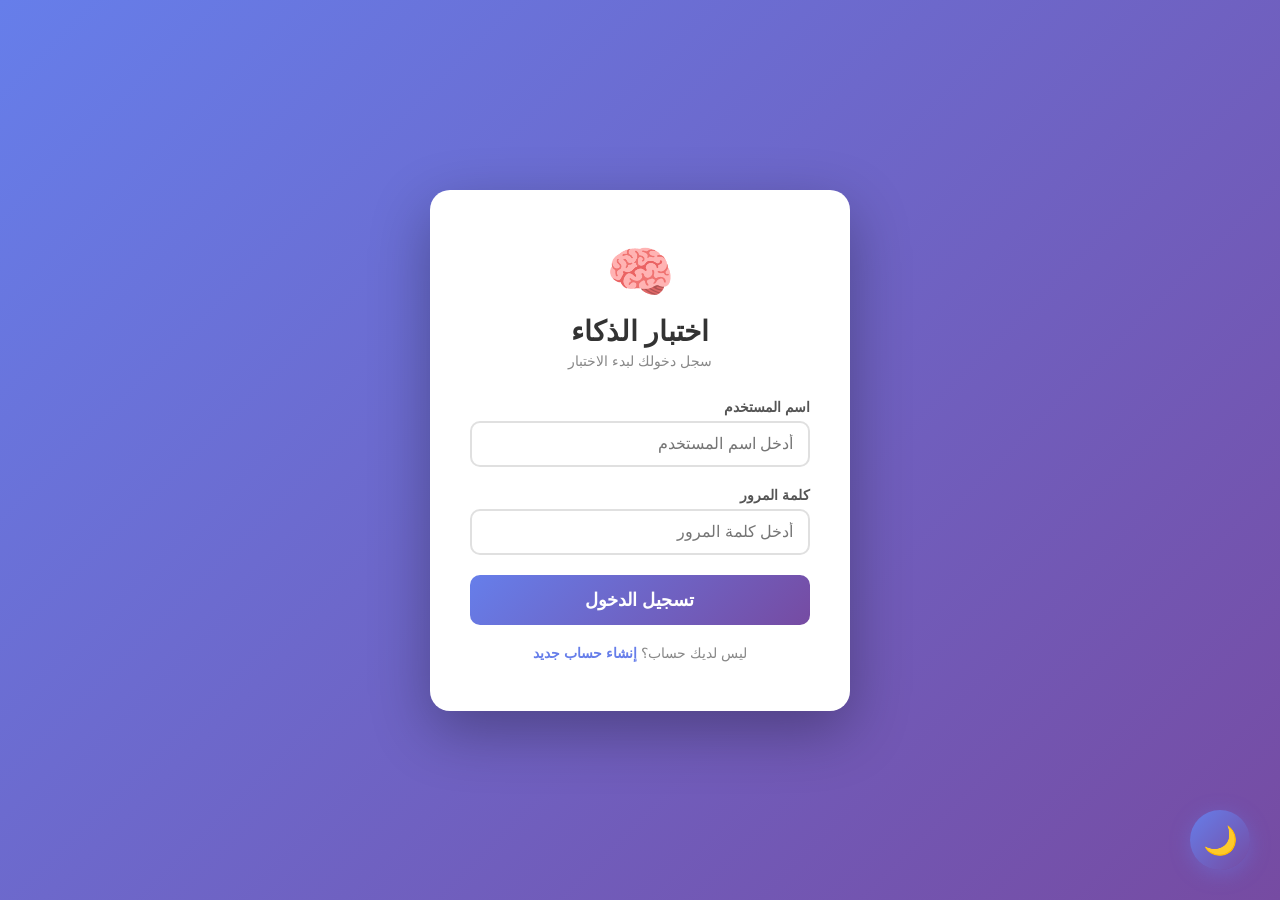
==== index.html @ 043ec509 "Rename login.html to index.html" ====
<!DOCTYPE html>
<html lang="ar" dir="rtl">
<head>
    <meta charset="UTF-8">
    <meta name="viewport" content="width=device-width, initial-scale=1.0">
    <title>تسجيل الدخول - اختبار الذكاء</title>
    <link rel="stylesheet" href="style.css">
</head>
<body>
    <div class="auth-container">
        <div class="logo">
            <span class="brain-icon">🧠</span>
            <h1>اختبار الذكاء</h1>
            <p>سجل دخولك لبدء الاختبار</p>
        </div>

        <div id="alertMessage" class="alert"></div>

        <form id="loginForm" action="login.php" method="POST">
            <div class="form-group">
                <label for="username">اسم المستخدم</label>
                <input type="text" id="username" name="username" placeholder="أدخل اسم المستخدم" required>
                <div id="usernameError" class="error-message">يرجى إدخال اسم المستخدم</div>
            </div>

            <div class="form-group">
                <label for="password">كلمة المرور</label>
                <input type="password" id="password" name="password" placeholder="أدخل كلمة المرور" required>
                <div id="passwordError" class="error-message">يرجى إدخال كلمة المرور</div>
            </div>

            <button type="submit" class="btn-primary">تسجيل الدخول</button>
        </form>

        <div class="auth-link">
            ليس لديك حساب؟ <a href="register.html">إنشاء حساب جديد</a>
        </div>
    </div>

    <script src="script.js"></script>
    <script>
        // عرض رسائل من URL
        (function() {
            const urlParams = new URLSearchParams(window.location.search);
            const error = urlParams.get('error');
            const success = urlParams.get('success');
            const alertDiv = document.getElementById('alertMessage');

            if (error) {
                alertDiv.className = 'alert alert-danger';
                alertDiv.style.display = 'block';
                const messages = {
                    'invalid': 'اسم المستخدم أو كلمة المرور غير صحيحة',
                    'empty': 'يرجى ملء جميع الحقول',
                    'not_found': 'المستخدم غير موجود',
                    'db_error': 'حدث خطأ في قاعدة البيانات'
                };
                alertDiv.textContent = messages[error] || 'حدث خطأ، يرجى المحاولة مرة أخرى';
            }

            if (success === 'registered') {
                alertDiv.className = 'alert alert-success';
                alertDiv.style.display = 'block';
                alertDiv.textContent = 'تم التسجيل بنجاح! يرجى تسجيل الدخول';
            }
        })();
    </script>
<!-- زر تبديل الوضع الليلي -->
<button class="theme-toggle" onclick="toggleTheme()" id="themeToggle" title="تبديل الوضع الليلي">
    🌙
</button>

<script src="script.js"></script>
<script>
    // التحقق من الوضع الليلي المحفوظ
    document.addEventListener('DOMContentLoaded', function() {
        if (localStorage.getItem('darkMode') === 'enabled') {
            document.body.classList.add('dark-mode');
            document.getElementById('themeToggle').textContent = '☀️';
        }
    });
</script>
</body>
</html>
---- style.css ----
/* ============================================
   style.css - التصميم الموحد للموقع
   ============================================ */

* {
    margin: 0;
    padding: 0;
    box-sizing: border-box;
    font-family: 'Tahoma', 'Segoe UI', Arial, sans-serif;
}

body {
    background: linear-gradient(135deg, #667eea 0%, #764ba2 100%);
    min-height: 100vh;
    display: flex;
    align-items: center;
    justify-content: center;
    padding: 20px;
}

/* ============================================
   ===== صفحات تسجيل الدخول والتسجيل =====
   ============================================ */

.auth-container {
    background: white;
    border-radius: 20px;
    padding: 50px 40px;
    width: 100%;
    max-width: 420px;
    box-shadow: 0 20px 60px rgba(0, 0, 0, 0.3);
    animation: fadeInUp 0.6s ease;
}

.auth-container.register {
    max-width: 460px;
    padding: 40px 35px;
}

@keyframes fadeInUp {
    from {
        opacity: 0;
        transform: translateY(30px);
    }
    to {
        opacity: 1;
        transform: translateY(0);
    }
}

.logo {
    text-align: center;
    margin-bottom: 30px;
}

.logo .brain-icon {
    font-size: 55px;
    display: block;
    margin-bottom: 10px;
}

.logo h1 {
    font-size: 28px;
    color: #333;
    margin-bottom: 5px;
}

.logo p {
    color: #888;
    font-size: 14px;
}

.form-group {
    margin-bottom: 20px;
}

.form-group label {
    display: block;
    font-weight: 600;
    color: #555;
    margin-bottom: 6px;
    font-size: 14px;
}

.form-group input {
    width: 100%;
    padding: 12px 15px;
    border: 2px solid #e0e0e0;
    border-radius: 10px;
    font-size: 16px;
    transition: all 0.3s ease;
}

.form-group input:focus {
    border-color: #667eea;
    outline: none;
    box-shadow: 0 0 0 3px rgba(102, 126, 234, 0.2);
}

.form-group input.error {
    border-color: #e74c3c;
}

.error-message {
    color: #e74c3c;
    font-size: 12px;
    margin-top: 5px;
    display: none;
}

.password-hint {
    font-size: 12px;
    color: #999;
    margin-top: 4px;
}

.btn-primary {
    width: 100%;
    padding: 14px;
    background: linear-gradient(135deg, #667eea 0%, #764ba2 100%);
    color: white;
    border: none;
    border-radius: 10px;
    font-size: 18px;
    font-weight: 600;
    cursor: pointer;
    transition: all 0.3s ease;
}

.btn-primary:hover {
    transform: scale(1.02);
    box-shadow: 0 8px 25px rgba(102, 126, 234, 0.4);
}

.btn-primary:active {
    transform: scale(0.98);
}

.auth-link {
    text-align: center;
    margin-top: 20px;
    color: #888;
    font-size: 14px;
}

.auth-link a {
    color: #667eea;
    text-decoration: none;
    font-weight: 600;
}

.auth-link a:hover {
    text-decoration: underline;
}

.alert {
    padding: 12px 15px;
    border-radius: 10px;
    margin-bottom: 20px;
    display: none;
}

.alert-danger {
    background: #fde8e8;
    color: #c0392b;
    border: 1px solid #f5c6cb;
}

.alert-success {
    background: #e8f5e9;
    color: #27ae60;
    border: 1px solid #c3e6cb;
}

/* ============================================
   ===== صفحة الاختبار =====
   ============================================ */

.test-container {
    max-width: 800px;
    margin: 0 auto;
    width: 100%;
}

/* رأس الصفحة */
.header {
    background: white;
    border-radius: 15px;
    padding: 20px 25px;
    margin-bottom: 25px;
    box-shadow: 0 2px 10px rgba(0, 0, 0, 0.08);
    display: flex;
    justify-content: space-between;
    align-items: center;
    flex-wrap: wrap;
}

.header .user-info {
    display: flex;
    align-items: center;
    gap: 15px;
}

.header .user-info .avatar {
    width: 40px;
    height: 40px;
    background: linear-gradient(135deg, #667eea 0%, #764ba2 100%);
    border-radius: 50%;
    display: flex;
    align-items: center;
    justify-content: center;
    color: white;
    font-weight: bold;
    font-size: 18px;
}

.header .user-info .username {
    font-weight: 600;
    color: #333;
}

.header .progress-info {
    display: flex;
    align-items: center;
    gap: 20px;
}

.header .progress-info .score-badge {
    background: #667eea;
    color: white;
    padding: 6px 15px;
    border-radius: 20px;
    font-size: 14px;
    font-weight: 600;
}

.btn-logout {
    padding: 8px 18px;
    background: #e74c3c;
    color: white;
    border: none;
    border-radius: 8px;
    cursor: pointer;
    font-weight: 600;
    transition: all 0.3s ease;
}

.btn-logout:hover {
    background: #c0392b;
    transform: scale(1.05);
}

/* شريط التقدم */
.progress-bar-wrapper {
    background: white;
    border-radius: 15px;
    padding: 20px 25px;
    margin-bottom: 25px;
    box-shadow: 0 2px 10px rgba(0, 0, 0, 0.08);
}

.progress-bar-wrapper .progress-text {
    display: flex;
    justify-content: space-between;
    margin-bottom: 8px;
    font-size: 14px;
    color: #666;
}

.progress-bar {
    width: 100%;
    height: 8px;
    background: #e0e0e0;
    border-radius: 10px;
    overflow: hidden;
}

.progress-bar .progress-fill {
    height: 100%;
    background: linear-gradient(90deg, #667eea, #764ba2);
    border-radius: 10px;
    transition: width 0.5s ease;
    width: 0%;
}

/* بطاقة السؤال */
.question-card {
    background: white;
    border-radius: 15px;
    padding: 30px;
    box-shadow: 0 2px 15px rgba(0, 0, 0, 0.08);
    animation: fadeIn 0.4s ease;
}

@keyframes fadeIn {
    from {
        opacity: 0;
        transform: translateY(20px);
    }
    to {
        opacity: 1;
        transform: translateY(0);
    }
}

.question-card .question-number {
    color: #667eea;
    font-weight: 600;
    font-size: 14px;
    margin-bottom: 10px;
}

.question-card .question-text {
    font-size: 20px;
    font-weight: 600;
    color: #333;
    margin-bottom: 25px;
    line-height: 1.6;
}

/* خيارات الإجابة */
.options {
    display: grid;
    gap: 12px;
}

.option {
    display: flex;
    align-items: center;
    padding: 14px 18px;
    border: 2px solid #e8e8e8;
    border-radius: 12px;
    cursor: pointer;
    transition: all 0.25s ease;
}

.option:hover {
    border-color: #667eea;
    background: #f8f9ff;
    transform: translateX(5px);
}

.option.selected {
    border-color: #667eea;
    background: #eef0ff;
    box-shadow: 0 0 0 3px rgba(102, 126, 234, 0.2);
}

.option input[type="radio"] {
    display: none;
}

.option .option-label {
    width: 30px;
    height: 30px;
    background: #f0f2f5;
    border-radius: 50%;
    display: flex;
    align-items: center;
    justify-content: center;
    font-weight: 700;
    color: #555;
    margin-left: 15px;
    flex-shrink: 0;
    transition: all 0.3s ease;
}

.option.selected .option-label {
    background: #667eea;
    color: white;
}

.option .option-text {
    font-size: 16px;
    color: #333;
}

/* ============================================
   ===== أزرار التحكم =====
   ============================================ */

.controls {
    display: flex;
    justify-content: space-between;
    align-items: center;
    margin-top: 30px;
    gap: 15px;
    flex-wrap: wrap;
}

.controls button {
    padding: 14px 35px;
    border: none;
    border-radius: 12px;
    font-weight: 700;
    font-size: 17px;
    cursor: pointer;
    transition: all 0.3s ease;
    min-width: 140px;
    letter-spacing: 0.5px;
    box-shadow: 0 4px 6px rgba(0, 0, 0, 0.1);
}

/* زر السابق */
.btn-prev {
    background: #f0f0f0;
    color: #555;
    order: 1;
    border: 2px solid #e0e0e0;
}

.btn-prev:hover:not(:disabled) {
    background: #e0e0e0;
    transform: translateY(-2px);
    box-shadow: 0 6px 12px rgba(0, 0, 0, 0.15);
}

.btn-prev:disabled {
    opacity: 0.4;
    cursor: not-allowed;
    transform: none;
    box-shadow: none;
}

/* زر التالي */
.btn-next {
    background: linear-gradient(135deg, #667eea 0%, #764ba2 100%);
    color: white;
    order: 2;
}

.btn-next:hover {
    transform: translateY(-2px);
    box-shadow: 0 8px 20px rgba(102, 126, 234, 0.4);
}

.btn-next:active {
    transform: scale(0.98);
}

/* زر إنهاء الاختبار */
.btn-submit {
    background: linear-gradient(135deg, #27ae60 0%, #2ecc71 100%);
    color: white;
    order: 2;
    animation: pulseGreen 2s infinite;
}

.btn-submit:hover {
    transform: translateY(-2px) scale(1.02);
    box-shadow: 0 8px 25px rgba(46, 204, 113, 0.5);
}

.btn-submit:active {
    transform: scale(0.98);
}

.btn-submit.hidden {
    display: none;
}

/* تأثير نبض لزر إنهاء الاختبار */
@keyframes pulseGreen {
    0% {
        box-shadow: 0 0 0 0 rgba(46, 204, 113, 0.4);
    }
    70% {
        box-shadow: 0 0 0 10px rgba(46, 204, 113, 0);
    }
    100% {
        box-shadow: 0 0 0 0 rgba(46, 204, 113, 0);
    }
}

/* ترتيب الأزرار عندما يكون زر إنهاء الاختبار فقط */
.controls:has(.btn-submit:not(.hidden)) {
    justify-content: space-between;
}

.controls:has(.btn-submit:not(.hidden)) .btn-prev {
    order: 1;
}

.controls:has(.btn-submit:not(.hidden)) .btn-submit {
    order: 2;
}

/* ترتيب الأزرار عندما يكون زر التالي فقط */
.controls:has(.btn-next:not(.hidden)) {
    justify-content: space-between;
}

.controls:has(.btn-next:not(.hidden)) .btn-prev {
    order: 1;
}

.controls:has(.btn-next:not(.hidden)) .btn-next {
    order: 2;
}

/* عداد الأسئلة */
.question-counter {
    text-align: center;
    margin-top: 20px;
    color: #999;
    font-size: 14px;
}

/* ============================================
   ===== صفحة النتائج =====
   ============================================ */

.results-container {
    max-width: 700px;
    margin: 0 auto;
    width: 100%;
}

.results-card {
    background: white;
    border-radius: 20px;
    padding: 50px 40px;
    text-align: center;
    box-shadow: 0 20px 60px rgba(0, 0, 0, 0.15);
    animation: fadeInUp 0.6s ease;
}

.results-card .result-icon {
    font-size: 80px;
    margin-bottom: 15px;
}

.results-card .score-number {
    font-size: 60px;
    font-weight: 800;
    color: #333;
    margin: 10px 0;
}

.results-card .score-number span {
    font-size: 30px;
    color: #999;
}

.results-card .iq-level {
    font-size: 24px;
    font-weight: 700;
    color: #667eea;
    margin-bottom: 10px;
}

.results-card .iq-description {
    color: #666;
    font-size: 16px;
    margin-bottom: 25px;
    line-height: 1.8;
}

.results-stats {
    display: grid;
    grid-template-columns: repeat(auto-fit, minmax(120px, 1fr));
    gap: 15px;
    margin: 30px 0;
    padding: 25px;
    background: #f8f9ff;
    border-radius: 15px;
}

.results-stats .stat-item {
    text-align: center;
}

.results-stats .stat-item .stat-value {
    font-size: 28px;
    font-weight: 700;
    color: #333;
}

.results-stats .stat-item .stat-label {
    font-size: 13px;
    color: #888;
    margin-top: 5px;
}

.btn-retry {
    padding: 14px 40px;
    background: linear-gradient(135deg, #667eea 0%, #764ba2 100%);
    color: white;
    border: none;
    border-radius: 10px;
    font-size: 18px;
    font-weight: 600;
    cursor: pointer;
    transition: all 0.3s ease;
    margin: 5px;
}

.btn-retry:hover {
    transform: scale(1.02);
    box-shadow: 0 8px 25px rgba(102, 126, 234, 0.4);
}

.btn-dashboard {
    padding: 14px 40px;
    background: #2ecc71;
    color: white;
    border: none;
    border-radius: 10px;
    font-size: 18px;
    font-weight: 600;
    cursor: pointer;
    transition: all 0.3s ease;
    margin: 5px;
}

.btn-dashboard:hover {
    background: #27ae60;
    transform: scale(1.02);
}

/* ============================================
   ===== التجاوب (Responsive) =====
   ============================================ */

/* للشاشات المتوسطة */
@media (max-width: 768px) {
    .test-container {
        padding: 0 10px;
    }
    
    .question-card {
        padding: 25px;
    }
    
    .question-card .question-text {
        font-size: 18px;
    }
}

/* للشاشات الصغيرة (الجوال) */
@media (max-width: 600px) {
    .auth-container {
        padding: 30px 20px;
    }
    
    .auth-container.register {
        padding: 25px 15px;
    }
    
    .logo h1 {
        font-size: 22px;
    }
    
    .logo .brain-icon {
        font-size: 40px;
    }
    
    /* رأس الصفحة */
    .header {
        flex-direction: column;
        gap: 10px;
        align-items: stretch;
        padding: 15px;
    }
    
    .header .progress-info {
        justify-content: space-between;
    }
    
    .header .user-info .username {
        font-size: 14px;
    }
    
    /* شريط التقدم */
    .progress-bar-wrapper {
        padding: 15px;
    }
    
    .progress-bar-wrapper .progress-text {
        font-size: 12px;
    }
    
    /* بطاقة السؤال */
    .question-card {
        padding: 18px;
    }
    
    .question-card .question-number {
        font-size: 12px;
    }
    
    .question-card .question-text {
        font-size: 16px;
        margin-bottom: 18px;
    }
    
    /* الخيارات */
    .option {
        padding: 12px 14px;
    }
    
    .option .option-label {
        width: 25px;
        height: 25px;
        font-size: 13px;
        margin-left: 12px;
    }
    
    .option .option-text {
        font-size: 14px;
    }
    
    /* الأزرار */
    .controls {
        flex-direction: column;
        align-items: stretch;
        gap: 12px;
        margin-top: 20px;
    }
    
    .controls button {
        width: 100%;
        min-width: unset;
        padding: 16px 20px;
        font-size: 16px;
        border-radius: 10px;
    }
    
    .controls:has(.btn-submit:not(.hidden)) {
        flex-direction: column;
    }
    
    .controls:has(.btn-submit:not(.hidden)) .btn-prev {
        order: 1;
    }
    
    .controls:has(.btn-submit:not(.hidden)) .btn-submit {
        order: 2;
    }
    
    .controls:has(.btn-next:not(.hidden)) {
        flex-direction: column;
    }
    
    .controls:has(.btn-next:not(.hidden)) .btn-prev {
        order: 1;
    }
    
    .controls:has(.btn-next:not(.hidden)) .btn-next {
        order: 2;
    }
    
    .question-counter {
        font-size: 12px;
        margin-top: 15px;
    }
    
    /* صفحة النتائج */
    .results-card {
        padding: 30px 20px;
    }
    
    .results-card .score-number {
        font-size: 40px;
    }
    
    .results-card .result-icon {
        font-size: 60px;
    }
    
    .results-card .iq-level {
        font-size: 20px;
    }
    
    .results-stats {
        grid-template-columns: repeat(3, 1fr);
        gap: 10px;
        padding: 15px;
    }
    
    .results-stats .stat-item .stat-value {
        font-size: 22px;
    }
    
    .btn-retry, .btn-dashboard {
        width: 100%;
        padding: 14px;
        font-size: 16px;
    }
}

/* للشاشات الصغيرة جداً */
@media (max-width: 400px) {
    .auth-container {
        padding: 20px 15px;
    }
    
    .question-card .question-text {
        font-size: 14px;
    }
    
    .option .option-text {
        font-size: 13px;
    }
    
    .controls button {
        font-size: 14px;
        padding: 14px;
    }
    
    .results-card .score-number {
        font-size: 32px;
    }
}

/* ============================================
   ===== تحسينات إضافية =====
   ============================================ */

/* منع تحديد النص */
.option, button {
    user-select: none;
}

/* تحسين التمرير */
::-webkit-scrollbar {
    width: 8px;
}

::-webkit-scrollbar-track {
    background: #f1f1f1;
    border-radius: 10px;
}

::-webkit-scrollbar-thumb {
    background: #667eea;
    border-radius: 10px;
}

::-webkit-scrollbar-thumb:hover {
    background: #764ba2;
}

/* تأثيرات للتحميل */
.loading {
    opacity: 0.6;
    pointer-events: none;
}

/* رسالة نجاح مؤقتة */
.toast-success {
    position: fixed;
    top: 20px;
    right: 20px;
    background: #27ae60;
    color: white;
    padding: 15px 25px;
    border-radius: 10px;
    box-shadow: 0 4px 15px rgba(0, 0, 0, 0.2);
    animation: slideInRight 0.5s ease;
    z-index: 9999;
}

@keyframes slideInRight {
    from {
        transform: translateX(100%);
        opacity: 0;
    }
    to {
        transform: translateX(0);
        opacity: 1;
    }
}

/* ============================================
   ===== نهاية الملف =====
   ============================================ */
/* ============================================
   ===== الصفحات الجديدة (Dashboard, About, Contact, Content) =====
   ============================================ */

/* ===== الحاويات العامة ===== */
.dashboard-container,
.page-container {
    max-width: 1200px;
    margin: 0 auto;
    width: 100%;
    background: #f0f2f5;
    min-height: 100vh;
    border-radius: 20px;
    overflow: hidden;
    box-shadow: 0 20px 60px rgba(0, 0, 0, 0.2);
}

/* ===== رأس الصفحة ===== */
.dashboard-header,
.page-header {
    background: linear-gradient(135deg, #667eea 0%, #764ba2 100%);
    padding: 15px 30px;
    position: sticky;
    top: 0;
    z-index: 1000;
    box-shadow: 0 4px 15px rgba(0, 0, 0, 0.1);
}

.header-content {
    display: flex;
    justify-content: space-between;
    align-items: center;
    flex-wrap: wrap;
    gap: 15px;
}

.logo-section {
    display: flex;
    align-items: center;
    gap: 10px;
    color: white;
}

.logo-section .brain-icon {
    font-size: 35px;
    animation: brainFloat 3s ease-in-out infinite;
}

.logo-section h1 {
    font-size: 24px;
    font-weight: 700;
}

/* ===== القائمة الرئيسية ===== */
.main-nav {
    display: flex;
    align-items: center;
    gap: 5px;
    flex-wrap: wrap;
}

.main-nav a {
    color: rgba(255, 255, 255, 0.8);
    text-decoration: none;
    padding: 8px 15px;
    border-radius: 8px;
    transition: all 0.3s ease;
    font-size: 14px;
    font-weight: 500;
}

.main-nav a:hover {
    background: rgba(255, 255, 255, 0.2);
    color: white;
    transform: translateY(-2px);
}

.main-nav a.active {
    background: rgba(255, 255, 255, 0.25);
    color: white;
}

.nav-test-btn {
    background: linear-gradient(135deg, #f093fb 0%, #f5576c 100%);
    color: white !important;
    font-weight: 700 !important;
    padding: 8px 20px !important;
    border-radius: 25px !important;
}

.nav-test-btn:hover {
    transform: scale(1.05) !important;
    box-shadow: 0 4px 15px rgba(245, 87, 108, 0.4);
}

.nav-logout-btn {
    background: rgba(255, 255, 255, 0.15);
    border: 1px solid rgba(255, 255, 255, 0.3);
}

.nav-logout-btn:hover {
    background: #e74c3c !important;
    border-color: #e74c3c;
}

.mobile-menu-btn {
    display: none;
    color: white;
    font-size: 30px;
    cursor: pointer;
}

/* ===== المحتوى الرئيسي ===== */
.dashboard-main,
.page-main {
    padding: 40px;
    background: #f0f2f5;
}

/* ===== قسم الترحيب ===== */
.welcome-section {
    display: flex;
    align-items: center;
    gap: 50px;
    background: white;
    border-radius: 20px;
    padding: 50px;
    margin-bottom: 40px;
    box-shadow: 0 4px 20px rgba(0, 0, 0, 0.08);
}

.welcome-text h2 {
    font-size: 32px;
    color: #333;
    margin-bottom: 10px;
}

.welcome-text #welcomeUser {
    font-size: 20px;
    color: #667eea;
    font-weight: 600;
    margin-bottom: 15px;
}

.welcome-desc {
    color: #666;
    line-height: 1.8;
    margin-bottom: 25px;
    font-size: 16px;
}

/* ===== إحصائيات الترحيب ===== */
.welcome-stats {
    display: flex;
    gap: 30px;
    margin-bottom: 25px;
}

.stat-box {
    text-align: center;
    background: #f8f9ff;
    padding: 15px 25px;
    border-radius: 12px;
    min-width: 80px;
}

.stat-number {
    display: block;
    font-size: 28px;
    font-weight: 700;
    color: #667eea;
}

.stat-label {
    font-size: 13px;
    color: #888;
}

/* ===== زر بدء الاختبار ===== */
.btn-start-test {
    display: inline-block;
    padding: 14px 40px;
    background: linear-gradient(135deg, #667eea 0%, #764ba2 100%);
    color: white;
    text-decoration: none;
    border-radius: 50px;
    font-weight: 700;
    font-size: 18px;
    transition: all 0.3s ease;
    box-shadow: 0 4px 15px rgba(102, 126, 234, 0.3);
}

.btn-start-test:hover {
    transform: translateY(-3px) scale(1.02);
    box-shadow: 0 8px 30px rgba(102, 126, 234, 0.4);
}

/* ===== رسوم العقل المتحركة ===== */
.brain-animation {
    flex-shrink: 0;
    width: 200px;
    height: 200px;
}

.brain-container {
    width: 100%;
    height: 100%;
    display: flex;
    align-items: center;
    justify-content: center;
}

.brain-3d {
    width: 150px;
    height: 150px;
    background: linear-gradient(135deg, #667eea 0%, #764ba2 100%);
    border-radius: 50%;
    position: relative;
    animation: brainPulse 2s ease-in-out infinite;
    box-shadow: 0 0 40px rgba(102, 126, 234, 0.3);
}

.brain-3d::before {
    content: '🧠';
    font-size: 80px;
    position: absolute;
    top: 50%;
    left: 50%;
    transform: translate(-50%, -50%);
}

.brain-3d::after {
    content: '';
    position: absolute;
    top: -10px;
    left: -10px;
    right: -10px;
    bottom: -10px;
    border-radius: 50%;
    border: 3px solid rgba(102, 126, 234, 0.2);
    animation: brainRing 3s ease-in-out infinite;
}

@keyframes brainPulse {
    0%, 100% { transform: scale(1); }
    50% { transform: scale(1.05); }
}

@keyframes brainRing {
    0%, 100% { transform: scale(1); opacity: 1; }
    50% { transform: scale(1.3); opacity: 0; }
}

@keyframes brainFloat {
    0%, 100% { transform: translateY(0); }
    50% { transform: translateY(-10px); }
}

/* ===== قسم المميزات ===== */
.features-section {
    background: white;
    border-radius: 20px;
    padding: 50px;
    margin-bottom: 40px;
    box-shadow: 0 4px 20px rgba(0, 0, 0, 0.08);
}

.features-section h2 {
    text-align: center;
    font-size: 28px;
    color: #333;
    margin-bottom: 30px;
}

.features-grid {
    display: grid;
    grid-template-columns: repeat(auto-fit, minmax(220px, 1fr));
    gap: 25px;
}

.feature-card {
    background: #f8f9ff;
    padding: 30px 20px;
    border-radius: 15px;
    text-align: center;
    transition: all 0.3s ease;
    border: 2px solid transparent;
}

.feature-card:hover {
    transform: translateY(-5px);
    border-color: #667eea;
    box-shadow: 0 8px 25px rgba(102, 126, 234, 0.15);
}

.feature-icon {
    font-size: 45px;
    display: block;
    margin-bottom: 15px;
}

.feature-card h3 {
    font-size: 18px;
    color: #333;
    margin-bottom: 10px;
}

.feature-card p {
    color: #666;
    font-size: 14px;
    line-height: 1.6;
}

/* ===== قسم الشهادات ===== */
.testimonials-section {
    background: white;
    border-radius: 20px;
    padding: 50px;
    box-shadow: 0 4px 20px rgba(0, 0, 0, 0.08);
}

.testimonials-section h2 {
    text-align: center;
    font-size: 28px;
    color: #333;
    margin-bottom: 30px;
}

.testimonials-grid {
    display: grid;
    grid-template-columns: repeat(auto-fit, minmax(250px, 1fr));
    gap: 25px;
}

.testimonial-card {
    background: #f8f9ff;
    padding: 25px;
    border-radius: 15px;
    border-right: 4px solid #667eea;
}

.testimonial-card p {
    color: #555;
    font-size: 15px;
    line-height: 1.8;
    margin-bottom: 15px;
    font-style: italic;
}

.testimonial-author {
    display: flex;
    justify-content: space-between;
    align-items: center;
}

.author-name {
    font-weight: 600;
    color: #333;
}

.author-rating {
    color: #f1c40f;
}

/* ===== صفحة من نحن ===== */
.about-section {
    display: flex;
    gap: 50px;
    background: white;
    border-radius: 20px;
    padding: 50px;
    box-shadow: 0 4px 20px rgba(0, 0, 0, 0.08);
}

.about-content h2 {
    font-size: 32px;
    color: #333;
    margin-bottom: 15px;
}

.about-content > p {
    color: #666;
    line-height: 1.8;
    font-size: 16px;
    margin-bottom: 30px;
}

.about-values {
    display: grid;
    gap: 15px;
    margin-bottom: 30px;
}

.value-item {
    display: flex;
    align-items: flex-start;
    gap: 15px;
    padding: 15px;
    background: #f8f9ff;
    border-radius: 12px;
}

.value-icon {
    font-size: 30px;
}

.value-item h4 {
    color: #333;
    margin-bottom: 5px;
}

.value-item p {
    color: #666;
    font-size: 14px;
}

/* ===== فريق العمل ===== */
.team-section h3 {
    font-size: 22px;
    color: #333;
    margin-bottom: 20px;
}

.team-grid {
    display: grid;
    grid-template-columns: repeat(auto-fit, minmax(150px, 1fr));
    gap: 20px;
}

.team-member {
    text-align: center;
    padding: 20px;
    background: #f8f9ff;
    border-radius: 12px;
    transition: all 0.3s ease;
}

.team-member:hover {
    transform: translateY(-5px);
    box-shadow: 0 8px 25px rgba(0, 0, 0, 0.1);
}

.member-avatar {
    width: 60px;
    height: 60px;
    background: linear-gradient(135deg, #667eea 0%, #764ba2 100%);
    border-radius: 50%;
    display: flex;
    align-items: center;
    justify-content: center;
    color: white;
    font-size: 24px;
    font-weight: 700;
    margin: 0 auto 10px;
}

.team-member h4 {
    color: #333;
    font-size: 16px;
}

.team-member p {
    color: #888;
    font-size: 13px;
}

/* ===== صفحة تواصل معنا ===== */
.contact-section {
    display: grid;
    grid-template-columns: 1fr 1fr;
    gap: 40px;
    background: white;
    border-radius: 20px;
    padding: 50px;
    box-shadow: 0 4px 20px rgba(0, 0, 0, 0.08);
}

.contact-info h2 {
    font-size: 32px;
    color: #333;
    margin-bottom: 15px;
}

.contact-info > p {
    color: #666;
    margin-bottom: 25px;
}

.contact-methods {
    display: grid;
    gap: 15px;
    margin-bottom: 25px;
}

.contact-method {
    display: flex;
    align-items: center;
    gap: 15px;
    padding: 12px 15px;
    background: #f8f9ff;
    border-radius: 10px;
}

.contact-icon {
    font-size: 28px;
}

.contact-method h4 {
    color: #333;
    font-size: 15px;
}

.contact-method p {
    color: #666;
    font-size: 14px;
}

.social-links {
    display: flex;
    gap: 10px;
    flex-wrap: wrap;
}

.social-link {
    padding: 8px 20px;
    background: #f0f2f5;
    color: #555;
    text-decoration: none;
    border-radius: 25px;
    transition: all 0.3s ease;
    font-size: 14px;
}

.social-link:hover {
    background: #667eea;
    color: white;
    transform: translateY(-2px);
}

/* ===== نموذج الاتصال ===== */
.contact-form h3 {
    font-size: 22px;
    color: #333;
    margin-bottom: 20px;
}

.contact-form .form-group {
    margin-bottom: 15px;
}

.contact-form label {
    display: block;
    font-weight: 600;
    color: #555;
    margin-bottom: 5px;
    font-size: 14px;
}

.contact-form input,
.contact-form textarea {
    width: 100%;
    padding: 12px 15px;
    border: 2px solid #e0e0e0;
    border-radius: 10px;
    font-size: 15px;
    transition: all 0.3s ease;
}

.contact-form input:focus,
.contact-form textarea:focus {
    border-color: #667eea;
    outline: none;
    box-shadow: 0 0 0 3px rgba(102, 126, 234, 0.2);
}

.btn-send {
    width: 100%;
    padding: 14px;
    background: linear-gradient(135deg, #667eea 0%, #764ba2 100%);
    color: white;
    border: none;
    border-radius: 10px;
    font-size: 18px;
    font-weight: 600;
    cursor: pointer;
    transition: all 0.3s ease;
}

.btn-send:hover {
    transform: scale(1.02);
    box-shadow: 0 8px 25px rgba(102, 126, 234, 0.4);
}

.form-message {
    margin-top: 15px;
    padding: 15px;
    border-radius: 10px;
    display: none;
}

.form-message.success {
    display: block;
    background: #e8f5e9;
    color: #27ae60;
    border: 1px solid #c3e6cb;
}

/* ===== صفحة المحتوى ===== */
.content-header {
    text-align: center;
    margin-bottom: 40px;
}

.content-header h2 {
    font-size: 32px;
    color: #333;
    margin-bottom: 10px;
}

.content-header p {
    color: #666;
    font-size: 16px;
}

.content-grid {
    display: grid;
    grid-template-columns: repeat(auto-fit, minmax(280px, 1fr));
    gap: 25px;
    margin-bottom: 40px;
}

.content-card {
    background: white;
    padding: 30px;
    border-radius: 15px;
    box-shadow: 0 4px 15px rgba(0, 0, 0, 0.08);
    transition: all 0.3s ease;
}

.content-card:hover {
    transform: translateY(-5px);
    box-shadow: 0 8px 30px rgba(0, 0, 0, 0.12);
}

.content-card-icon {
    font-size: 40px;
    display: block;
    margin-bottom: 15px;
}

.content-card h3 {
    font-size: 20px;
    color: #333;
    margin-bottom: 10px;
}

.content-card p {
    color: #666;
    font-size: 14px;
    line-height: 1.6;
    margin-bottom: 15px;
}

.content-card ul {
    list-style: none;
    padding: 0;
}

.content-card ul li {
    padding: 5px 0;
    color: #555;
    font-size: 14px;
}

.content-info-box {
    background: linear-gradient(135deg, #667eea 0%, #764ba2 100%);
    padding: 40px;
    border-radius: 15px;
    color: white;
    text-align: center;
}

.content-info-box h3 {
    font-size: 24px;
    margin-bottom: 20px;
}

.content-info-box ul {
    list-style: none;
    padding: 0;
    margin-bottom: 25px;
}

.content-info-box ul li {
    padding: 8px 0;
    font-size: 16px;
}

.content-info-box .btn-start-test {
    background: white;
    color: #667eea;
}

.content-info-box .btn-start-test:hover {
    background: #f0f0f0;
}

/* ===== تذييل الصفحة ===== */
.dashboard-footer,
.page-footer {
    background: #2d3436;
    padding: 20px 40px;
    text-align: center;
    color: rgba(255, 255, 255, 0.6);
}

.dashboard-footer p,
.page-footer p {
    font-size: 14px;
}

.footer-links {
    display: flex;
    justify-content: center;
    gap: 20px;
    margin-top: 10px;
}

.footer-links a {
    color: rgba(255, 255, 255, 0.6);
    text-decoration: none;
    font-size: 13px;
    transition: color 0.3s ease;
}

.footer-links a:hover {
    color: white;
}

/* ===== رسوم عقل صغيرة ===== */
.brain-animation-small {
    width: 80px;
    height: 80px;
    margin: 0 auto 20px;
    background: linear-gradient(135deg, #667eea 0%, #764ba2 100%);
    border-radius: 50%;
    display: flex;
    align-items: center;
    justify-content: center;
    font-size: 40px;
    animation: brainPulse 2s ease-in-out infinite;
    box-shadow: 0 0 30px rgba(102, 126, 234, 0.3);
}

.brain-animation-small::before {
    content: '🧠';
}

/* ===== التجاوب للشاشات الصغيرة ===== */
@media (max-width: 992px) {
    .welcome-section {
        flex-direction: column;
        padding: 30px;
    }
    
    .brain-animation {
        width: 150px;
        height: 150px;
    }
    
    .brain-3d {
        width: 120px;
        height: 120px;
    }
    
    .contact-section {
        grid-template-columns: 1fr;
    }
}

@media (max-width: 768px) {
    .main-nav {
        display: none;
        flex-direction: column;
        width: 100%;
        background: rgba(255, 255, 255, 0.1);
        padding: 15px;
        border-radius: 10px;
    }
    
    .main-nav.mobile-open {
        display: flex;
    }
    
    .main-nav a {
        width: 100%;
        text-align: center;
        padding: 12px;
    }
    
    .mobile-menu-btn {
        display: block;
    }
    
    .dashboard-main,
    .page-main {
        padding: 20px;
    }
    
    .welcome-section {
        padding: 20px;
    }
    
    .welcome-text h2 {
        font-size: 24px;
    }
    
    .welcome-stats {
        flex-wrap: wrap;
        gap: 15px;
    }
    
    .stat-box {
        min-width: 70px;
        padding: 12px 18px;
    }
    
    .features-section,
    .testimonials-section,
    .about-section,
    .contact-section {
        padding: 25px;
    }
    
    .features-grid {
        grid-template-columns: 1fr 1fr;
    }
    
    .team-grid {
        grid-template-columns: 1fr 1fr;
    }
    
    .content-grid {
        grid-template-columns: 1fr;
    }
    
    .content-info-box {
        padding: 25px;
    }
}

@media (max-width: 480px) {
    .features-grid {
        grid-template-columns: 1fr;
    }
    
    .team-grid {
        grid-template-columns: 1fr;
    }
    
    .testimonials-grid {
        grid-template-columns: 1fr;
    }
    
    .header-content {
        flex-wrap: wrap;
    }
    
    .logo-section h1 {
        font-size: 18px;
    }
    
    .dashboard-footer,
    .page-footer {
        padding: 15px 20px;
    }
    
    .footer-links {
        flex-wrap: wrap;
        gap: 10px;
    }
}
/* ============================================
   ===== صفحة النتائج - مقياس IQ =====
   ============================================ */

/* حاوية درجة IQ */
.iq-score-container {
    margin: 20px 0;
    text-align: center;
}

.iq-score-number {
    font-size: 72px;
    font-weight: 900;
    background: linear-gradient(135deg, #667eea 0%, #764ba2 100%);
    -webkit-background-clip: text;
    -webkit-text-fill-color: transparent;
    background-clip: text;
    animation: scorePulse 2s ease-in-out infinite;
}

@keyframes scorePulse {
    0%, 100% { transform: scale(1); }
    50% { transform: scale(1.05); }
}

.iq-score-label {
    font-size: 18px;
    color: #888;
    margin-top: 5px;
}

/* شارة مستوى الذكاء */
.iq-level-badge {
    display: inline-block;
    padding: 10px 30px;
    background: linear-gradient(135deg, #667eea 0%, #764ba2 100%);
    color: white;
    border-radius: 50px;
    font-size: 24px;
    font-weight: 700;
    margin: 10px 0;
    box-shadow: 0 4px 15px rgba(102, 126, 234, 0.3);
}

/* شريط تقدم IQ */
.iq-bar-container {
    margin: 25px 0;
    padding: 15px 0;
}

.iq-bar-labels {
    display: flex;
    justify-content: space-between;
    font-size: 12px;
    color: #999;
    margin-bottom: 5px;
}

.iq-bar {
    position: relative;
    width: 100%;
    height: 20px;
    background: #f0f0f0;
    border-radius: 10px;
    overflow: visible;
    box-shadow: inset 0 2px 4px rgba(0, 0, 0, 0.1);
}

.iq-bar-fill {
    height: 100%;
    border-radius: 10px;
    transition: width 1.5s ease;
    background: linear-gradient(90deg, #667eea, #764ba2);
    position: relative;
}

.iq-bar-marker {
    position: absolute;
    top: -25px;
    font-size: 20px;
    color: #e74c3c;
    transition: left 1.5s ease;
    animation: bounceMarker 2s ease-in-out infinite;
}

@keyframes bounceMarker {
    0%, 100% { transform: translateY(0); }
    50% { transform: translateY(-5px); }
}

/* تفسير النتيجة */
.iq-interpretation {
    background: #f8f9ff;
    border-radius: 15px;
    padding: 20px;
    margin: 20px 0;
}

.iq-interpretation h3 {
    color: #333;
    margin-bottom: 15px;
    font-size: 18px;
}

.interpretation-grid {
    display: grid;
    grid-template-columns: 1fr 1fr;
    gap: 12px;
}

.interpretation-item {
    display: flex;
    justify-content: space-between;
    align-items: center;
    padding: 8px 12px;
    background: white;
    border-radius: 8px;
    border-right: 3px solid #667eea;
}

.interpretation-label {
    color: #888;
    font-size: 13px;
}

.interpretation-value {
    font-weight: 600;
    color: #333;
    font-size: 14px;
}

/* نصائح التحسين */
.iq-tips {
    background: linear-gradient(135deg, #2d3436 0%, #636e72 100%);
    border-radius: 15px;
    padding: 25px;
    margin: 20px 0;
    color: white;
}

.iq-tips h3 {
    color: white;
    margin-bottom: 15px;
    font-size: 18px;
}

.iq-tips ul {
    list-style: none;
    padding: 0;
}

.iq-tips ul li {
    padding: 8px 0;
    border-bottom: 1px solid rgba(255, 255, 255, 0.1);
    font-size: 14px;
}

.iq-tips ul li:last-child {
    border-bottom: none;
}

/* أزرار النتائج */
.results-actions {
    display: flex;
    justify-content: center;
    gap: 15px;
    flex-wrap: wrap;
    margin-top: 25px;
}

.results-actions button {
    padding: 12px 30px;
    border: none;
    border-radius: 10px;
    font-weight: 600;
    font-size: 16px;
    cursor: pointer;
    transition: all 0.3s ease;
}

.btn-share {
    background: linear-gradient(135deg, #00b894 0%, #00cec9 100%);
    color: white;
}

.btn-share:hover {
    transform: scale(1.05);
    box-shadow: 0 4px 15px rgba(0, 206, 201, 0.4);
}

/* التجاوب */
@media (max-width: 600px) {
    .iq-score-number {
        font-size: 48px;
    }
    
    .iq-level-badge {
        font-size: 18px;
        padding: 8px 20px;
    }
    
    .interpretation-grid {
        grid-template-columns: 1fr;
    }
    
    .results-actions {
        flex-direction: column;
        align-items: stretch;
    }
    
    .results-actions button {
        width: 100%;
    }
}
/* ============================================
   ===== الوضع الليلي (Dark Mode) =====
   ============================================ */

/* زر تبديل الوضع */
.theme-toggle {
    position: fixed;
    bottom: 30px;
    right: 30px;
    z-index: 9999;
    background: linear-gradient(135deg, #667eea 0%, #764ba2 100%);
    color: white;
    border: none;
    border-radius: 50%;
    width: 60px;
    height: 60px;
    font-size: 28px;
    cursor: pointer;
    box-shadow: 0 4px 20px rgba(102, 126, 234, 0.4);
    transition: all 0.3s ease;
    display: flex;
    align-items: center;
    justify-content: center;
}

.theme-toggle:hover {
    transform: scale(1.1) rotate(20deg);
    box-shadow: 0 8px 30px rgba(102, 126, 234, 0.6);
}

.theme-toggle:active {
    transform: scale(0.95);
}

/* ===== الوضع الليلي ===== */
body.dark-mode {
    background: linear-gradient(135deg, #1a1a2e 0%, #16213e 50%, #0f3460 100%);
}

body.dark-mode .auth-container,
body.dark-mode .dashboard-container,
body.dark-mode .page-container,
body.dark-mode .results-container {
    background: #1a1a2e;
    box-shadow: 0 20px 60px rgba(0, 0, 0, 0.5);
}

body.dark-mode .auth-container {
    background: #1e1e3a;
}

body.dark-mode .logo h1 {
    color: #fff;
}

body.dark-mode .logo p {
    color: #aaa;
}

body.dark-mode .form-group label {
    color: #ccc;
}

body.dark-mode .form-group input {
    background: #2d2d4a;
    border-color: #444;
    color: #fff;
}

body.dark-mode .form-group input:focus {
    border-color: #667eea;
}

body.dark-mode .auth-link {
    color: #aaa;
}

body.dark-mode .auth-link a {
    color: #8b9cf7;
}

/* ===== الوضع الليلي - الصفحات الداخلية ===== */
body.dark-mode .header {
    background: #1e1e3a;
}

body.dark-mode .header .username {
    color: #fff;
}

body.dark-mode .progress-bar-wrapper {
    background: #1e1e3a;
}

body.dark-mode .progress-bar-wrapper .progress-text {
    color: #aaa;
}

body.dark-mode .progress-bar {
    background: #2d2d4a;
}

body.dark-mode .question-card {
    background: #1e1e3a;
}

body.dark-mode .question-card .question-number {
    color: #8b9cf7;
}

body.dark-mode .question-card .question-text {
    color: #fff;
}

body.dark-mode .option {
    border-color: #444;
    background: #2d2d4a;
}

body.dark-mode .option:hover {
    border-color: #667eea;
    background: #3d3d5a;
}

body.dark-mode .option.selected {
    border-color: #667eea;
    background: #3d3d5a;
}

body.dark-mode .option .option-label {
    background: #3d3d5a;
    color: #ccc;
}

body.dark-mode .option.selected .option-label {
    background: #667eea;
    color: white;
}

body.dark-mode .option .option-text {
    color: #ddd;
}

body.dark-mode .question-counter {
    color: #aaa;
}

/* ===== الوضع الليلي - Dashboard ===== */
body.dark-mode .dashboard-main,
body.dark-mode .page-main {
    background: #1a1a2e;
}

body.dark-mode .welcome-section {
    background: #1e1e3a;
}

body.dark-mode .welcome-text h2 {
    color: #fff;
}

body.dark-mode .welcome-text #welcomeUser {
    color: #8b9cf7;
}

body.dark-mode .welcome-desc {
    color: #aaa;
}

body.dark-mode .stat-box {
    background: #2d2d4a;
}

body.dark-mode .stat-number {
    color: #8b9cf7;
}

body.dark-mode .stat-label {
    color: #aaa;
}

body.dark-mode .features-section {
    background: #1e1e3a;
}

body.dark-mode .features-section h2 {
    color: #fff;
}

body.dark-mode .feature-card {
    background: #2d2d4a;
}

body.dark-mode .feature-card h3 {
    color: #fff;
}

body.dark-mode .feature-card p {
    color: #aaa;
}

body.dark-mode .testimonials-section {
    background: #1e1e3a;
}

body.dark-mode .testimonials-section h2 {
    color: #fff;
}

body.dark-mode .testimonial-card {
    background: #2d2d4a;
}

body.dark-mode .testimonial-card p {
    color: #ddd;
}

body.dark-mode .author-name {
    color: #fff;
}

/* ===== الوضع الليلي - صفحة النتائج ===== */
body.dark-mode .results-card {
    background: #1e1e3a;
}

body.dark-mode .results-card h1 {
    color: #fff;
}

body.dark-mode .iq-score-label {
    color: #aaa;
}

body.dark-mode .iq-level-badge {
    background: linear-gradient(135deg, #667eea 0%, #764ba2 100%);
}

body.dark-mode .iq-description {
    color: #ddd;
}

body.dark-mode .iq-bar {
    background: #2d2d4a;
}

body.dark-mode .iq-bar-labels {
    color: #aaa;
}

body.dark-mode .iq-interpretation {
    background: #2d2d4a;
}

body.dark-mode .iq-interpretation h3 {
    color: #fff;
}

body.dark-mode .interpretation-item {
    background: #1e1e3a;
}

body.dark-mode .interpretation-label {
    color: #aaa;
}

body.dark-mode .interpretation-value {
    color: #ddd;
}

body.dark-mode .iq-tips {
    background: linear-gradient(135deg, #0f0f1f 0%, #1a1a2e 100%);
}

body.dark-mode .iq-tips h3 {
    color: #fff;
}

body.dark-mode .iq-tips ul li {
    color: #ddd;
}

/* ===== الوضع الليلي - About, Contact, Content ===== */
body.dark-mode .about-content h2 {
    color: #fff;
}

body.dark-mode .about-content > p {
    color: #aaa;
}

body.dark-mode .value-item {
    background: #2d2d4a;
}

body.dark-mode .value-item h4 {
    color: #fff;
}

body.dark-mode .value-item p {
    color: #aaa;
}

body.dark-mode .team-member {
    background: #2d2d4a;
}

body.dark-mode .team-member h4 {
    color: #fff;
}

body.dark-mode .team-member p {
    color: #aaa;
}

body.dark-mode .contact-info h2 {
    color: #fff;
}

body.dark-mode .contact-info > p {
    color: #aaa;
}

body.dark-mode .contact-method {
    background: #2d2d4a;
}

body.dark-mode .contact-method h4 {
    color: #fff;
}

body.dark-mode .contact-method p {
    color: #aaa;
}

body.dark-mode .contact-form h3 {
    color: #fff;
}

body.dark-mode .contact-form input,
body.dark-mode .contact-form textarea {
    background: #2d2d4a;
    border-color: #444;
    color: #fff;
}

body.dark-mode .contact-form input:focus,
body.dark-mode .contact-form textarea:focus {
    border-color: #667eea;
}

body.dark-mode .social-link {
    background: #2d2d4a;
    color: #ddd;
}

body.dark-mode .social-link:hover {
    background: #667eea;
    color: white;
}

body.dark-mode .content-header h2 {
    color: #fff;
}

body.dark-mode .content-header p {
    color: #aaa;
}

body.dark-mode .content-card {
    background: #1e1e3a;
}

body.dark-mode .content-card h3 {
    color: #fff;
}

body.dark-mode .content-card p {
    color: #aaa;
}

body.dark-mode .content-card ul li {
    color: #ccc;
}

/* ===== الوضع الليلي - التذييل ===== */
body.dark-mode .dashboard-footer,
body.dark-mode .page-footer {
    background: #0f0f1f;
}

body.dark-mode .dashboard-footer p,
body.dark-mode .page-footer p {
    color: #888;
}

body.dark-mode .footer-links a {
    color: #888;
}

body.dark-mode .footer-links a:hover {
    color: #fff;
}

/* ===== الوضع الليلي - الإشعارات ===== */
body.dark-mode .alert-danger {
    background: #3d1a1a;
    color: #ff6b6b;
    border-color: #5a2a2a;
}

body.dark-mode .alert-success {
    background: #1a3d1a;
    color: #6bff6b;
    border-color: #2a5a2a;
}

/* ===== الوضع الليلي - شريط التمرير ===== */
body.dark-mode ::-webkit-scrollbar-track {
    background: #1a1a2e;
}

body.dark-mode ::-webkit-scrollbar-thumb {
    background: #667eea;
}

body.dark-mode ::-webkit-scrollbar-thumb:hover {
    background: #764ba2;
}
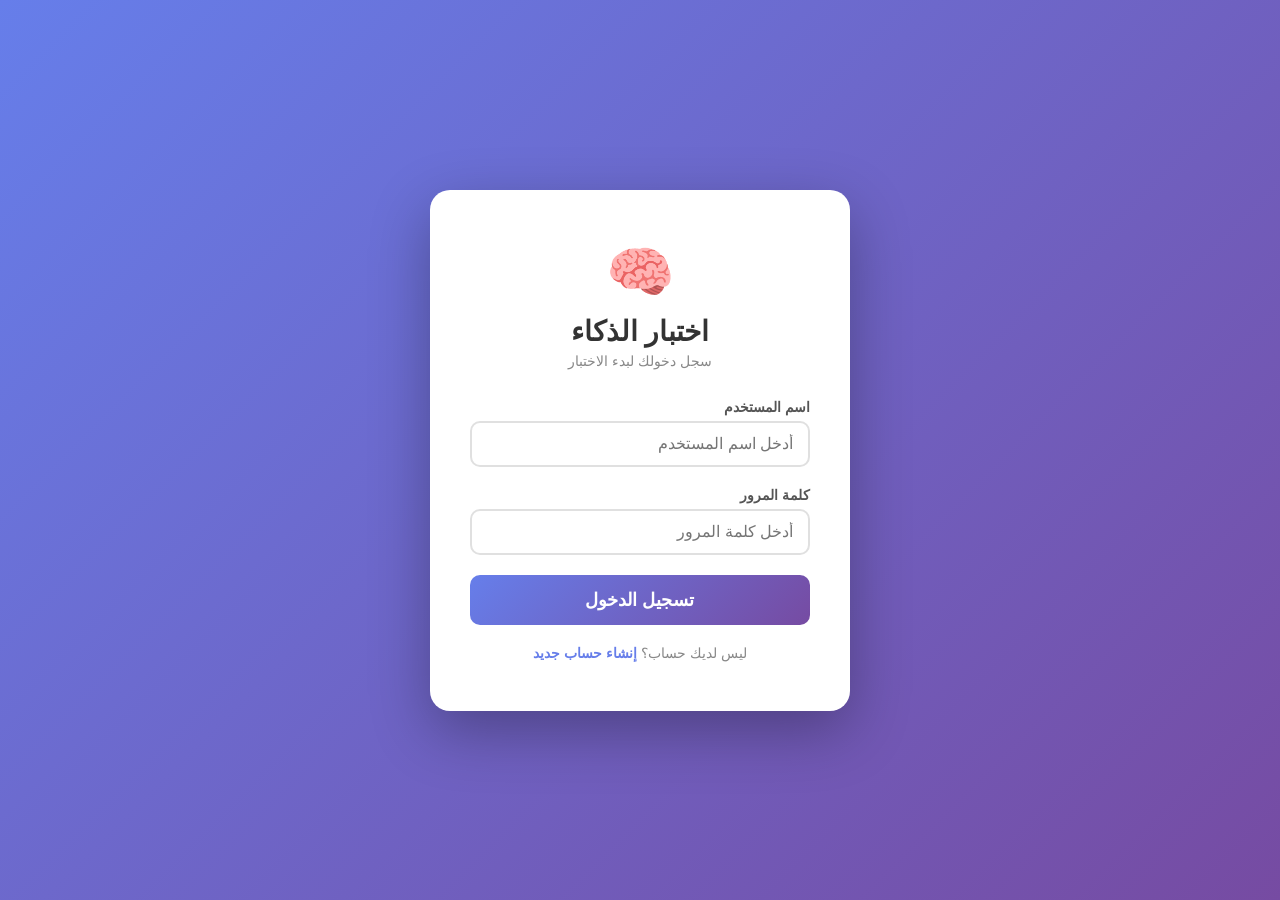
==== commit 8e6eb66b: "Modify login form action and add validation Updated the login form action to redirect to content.htm" ====
--- a/index.html
+++ b/index.html
@@ -16,7 +16,8 @@
 
         <div id="alertMessage" class="alert"></div>
 
-        <form id="loginForm" action="login.php" method="POST">
+        <!-- تم تعديل action للانتقال إلى content.html -->
+        <form action="content.html" method="GET">
             <div class="form-group">
                 <label for="username">اسم المستخدم</label>
                 <input type="text" id="username" name="username" placeholder="أدخل اسم المستخدم" required>
@@ -37,48 +38,79 @@
         </div>
     </div>
 
-    <script src="script.js"></script>
     <script>
-        // عرض رسائل من URL
+        // ============================================
+        // التحقق من صحة البيانات قبل الانتقال
+        // ============================================
+
+        document.querySelector('form').addEventListener('submit', function(e) {
+            const username = document.getElementById('username');
+            const password = document.getElementById('password');
+            const usernameError = document.getElementById('usernameError');
+            const passwordError = document.getElementById('passwordError');
+            let isValid = true;
+
+            // إخفاء الأخطاء السابقة
+            username.classList.remove('error');
+            password.classList.remove('error');
+            usernameError.style.display = 'none';
+            passwordError.style.display = 'none';
+
+            // التحقق من اسم المستخدم
+            if (username.value.trim() === '') {
+                username.classList.add('error');
+                usernameError.style.display = 'block';
+                isValid = false;
+            }
+
+            // التحقق من كلمة المرور
+            if (password.value.trim() === '') {
+                password.classList.add('error');
+                passwordError.style.display = 'block';
+                isValid = false;
+            }
+
+            // إذا كان هناك خطأ، نمنع الانتقال
+            if (!isValid) {
+                e.preventDefault();
+            } else {
+                // إذا كان كل شيء صحيحاً، ننتقل إلى content.html
+                // مع تمرير اسم المستخدم في الرابط (اختياري)
+                const usernameValue = username.value.trim();
+                window.location.href = `content.html?username=${encodeURIComponent(usernameValue)}`;
+                e.preventDefault(); // نمنع الإرسال العادي
+            }
+        });
+
+        // ============================================
+        // عرض رسائل من URL (اختياري)
+        // ============================================
+
         (function() {
             const urlParams = new URLSearchParams(window.location.search);
             const error = urlParams.get('error');
             const success = urlParams.get('success');
             const alertDiv = document.getElementById('alertMessage');
 
-            if (error) {
-                alertDiv.className = 'alert alert-danger';
-                alertDiv.style.display = 'block';
-                const messages = {
-                    'invalid': 'اسم المستخدم أو كلمة المرور غير صحيحة',
-                    'empty': 'يرجى ملء جميع الحقول',
-                    'not_found': 'المستخدم غير موجود',
-                    'db_error': 'حدث خطأ في قاعدة البيانات'
-                };
-                alertDiv.textContent = messages[error] || 'حدث خطأ، يرجى المحاولة مرة أخرى';
-            }
+            if (alertDiv) {
+                if (error) {
+                    alertDiv.className = 'alert alert-danger';
+                    alertDiv.style.display = 'block';
+                    const messages = {
+                        'invalid': '❌ اسم المستخدم أو كلمة المرور غير صحيحة',
+                        'empty': '❌ يرجى ملء جميع الحقول',
+                        'not_found': '❌ المستخدم غير موجود'
+                    };
+                    alertDiv.textContent = messages[error] || '❌ حدث خطأ، يرجى المحاولة مرة أخرى';
+                }
 
-            if (success === 'registered') {
-                alertDiv.className = 'alert alert-success';
-                alertDiv.style.display = 'block';
-                alertDiv.textContent = 'تم التسجيل بنجاح! يرجى تسجيل الدخول';
+                if (success === 'registered') {
+                    alertDiv.className = 'alert alert-success';
+                    alertDiv.style.display = 'block';
+                    alertDiv.textContent = '✅ تم التسجيل بنجاح! يرجى تسجيل الدخول';
+                }
             }
         })();
     </script>
-<!-- زر تبديل الوضع الليلي -->
-<button class="theme-toggle" onclick="toggleTheme()" id="themeToggle" title="تبديل الوضع الليلي">
-    🌙
-</button>
-
-<script src="script.js"></script>
-<script>
-    // التحقق من الوضع الليلي المحفوظ
-    document.addEventListener('DOMContentLoaded', function() {
-        if (localStorage.getItem('darkMode') === 'enabled') {
-            document.body.classList.add('dark-mode');
-            document.getElementById('themeToggle').textContent = '☀️';
-        }
-    });
-</script>
 </body>
 </html>
